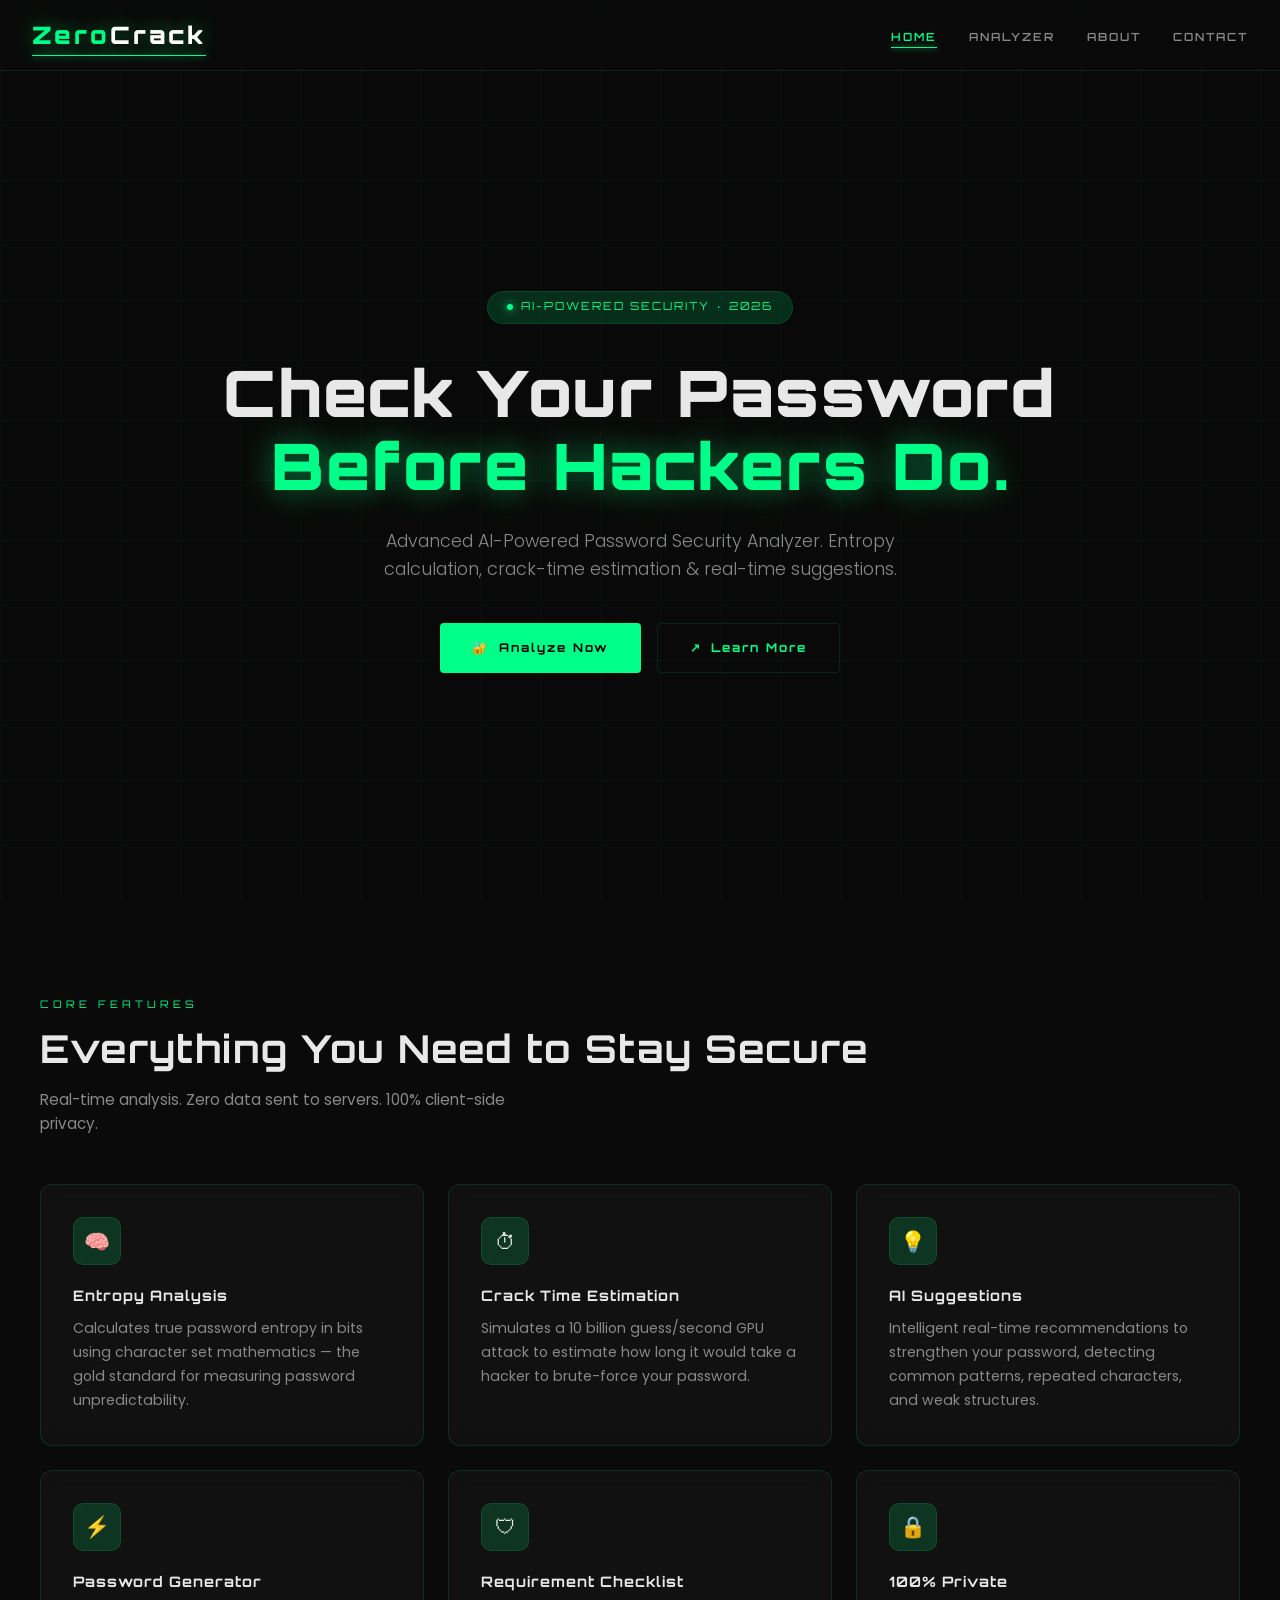
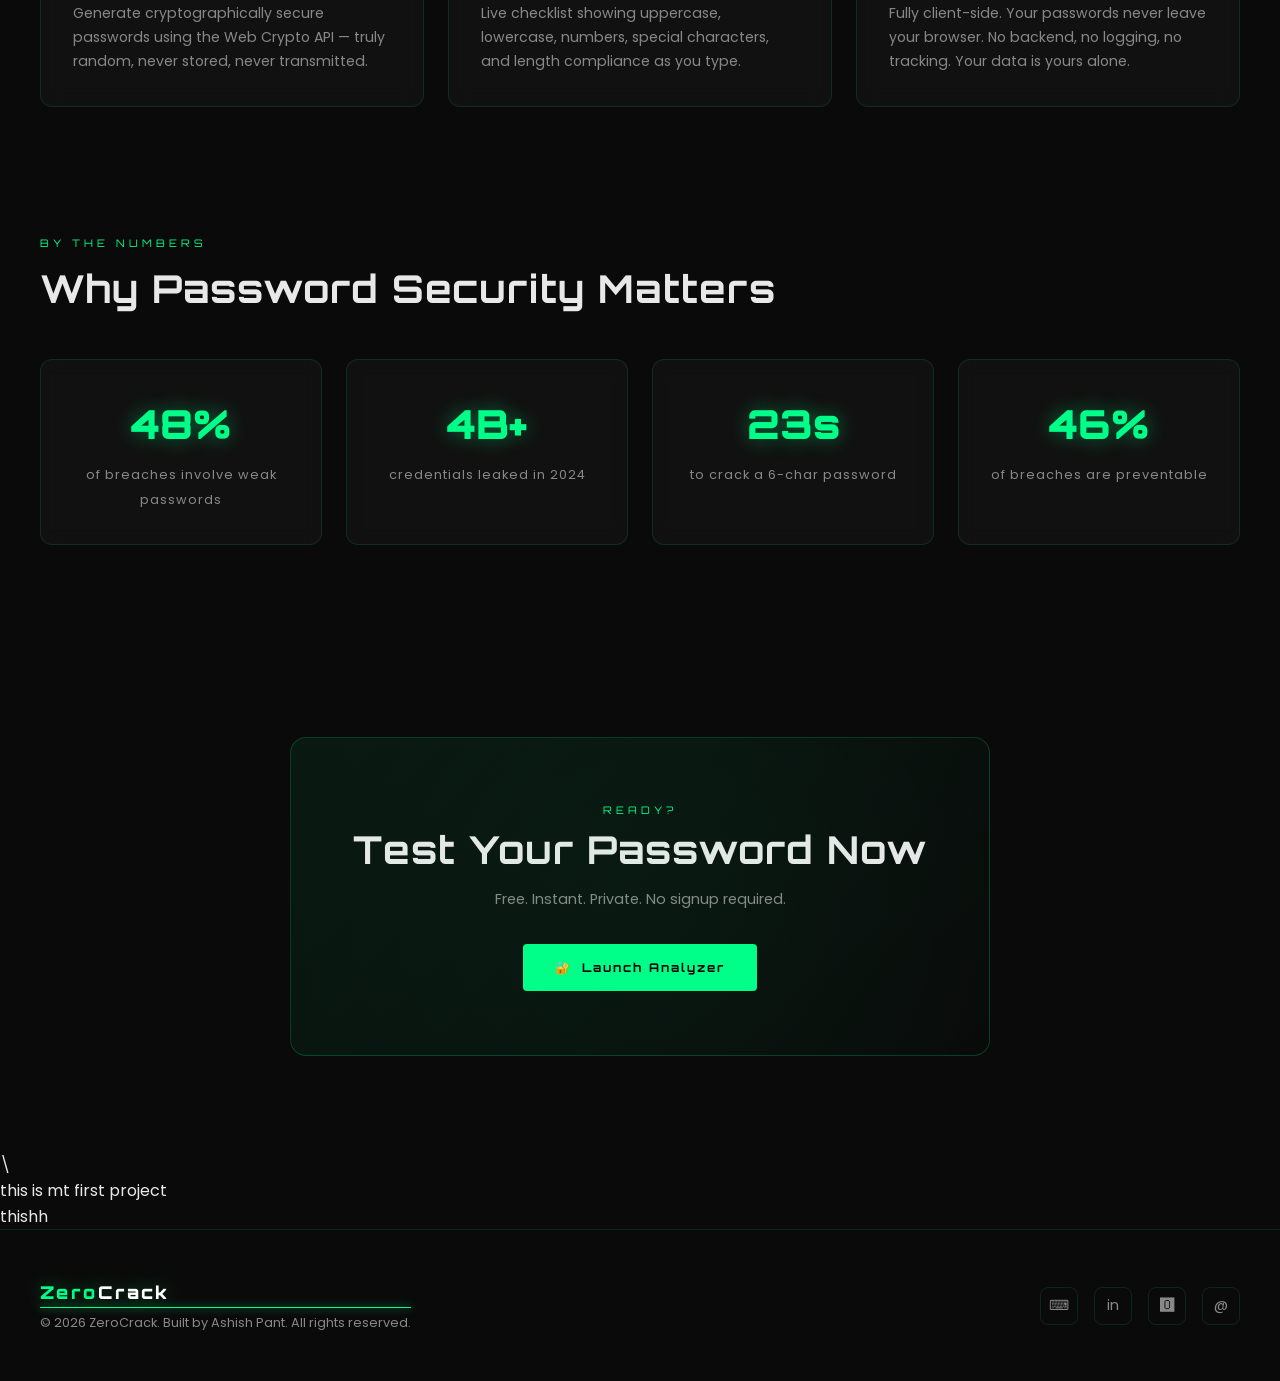
==== index.html @ cca0118d "update" ====
<!DOCTYPE html>
<html lang="en">
<head>
  <meta charset="UTF-8" />
  <meta name="viewport" content="width=device-width, initial-scale=1.0"/>
  <title>CipherX — Advanced Password Security Analyzer</title>
  <meta name="description" content="AI-powered password strength and security analyzer. Check your password before hackers do."/>
  <link rel="stylesheet" href="style.css"/>
  <!-- Fonts loaded via CSS @import -->
</head>
<body>

  <!-- Matrix Background Canvas -->
  <canvas id="matrix-canvas" aria-hidden="true"></canvas>
  <!-- Cyber Grid Overlay -->
  <div class="cyber-grid" aria-hidden="true"></div>

  <!-- ======= NAVBAR ======= -->
  <nav class="navbar" role="navigation" aria-label="Main navigation">
    <a href="index.html" class="logo" aria-label="CipherX Home">Zero<span style="color:#fff">Crack</span></a>
    <ul class="nav-links">
      <li><a href="index.html">Home</a></li>
      <li><a href="analyzer.html">Analyzer</a></li>
      <li><a href="about.html">About</a></li>
      <li><a href="contact.html">Contact</a></li>
    </ul>
    <button class="nav-toggle" aria-label="Toggle navigation" aria-expanded="false">
      <span></span><span></span><span></span>
    </button>
  </nav>

  <!-- ======= MAIN ======= -->
  <main class="page-wrapper">

    <!-- HERO -->
    <section class="hero" aria-label="Hero">
      <span class="hero-badge"><span class="dot"></span>AI-POWERED SECURITY · 2026</span>

      <h1 class="hero-title">
        Check Your Password<br>
        <span class="highlight">Before Hackers Do.</span>
      </h1>

      <p class="hero-subtitle">
        Advanced AI-Powered Password Security Analyzer. Entropy calculation, crack-time estimation & real-time suggestions.
      </p>

      <div class="hero-cta">
        <a href="analyzer.html" class="btn-primary">
          <span>🔐</span> Analyze Now
        </a>
        <a href="about.html" class="btn-secondary">
          <span>↗</span> Learn More
        </a>
      </div>
    </section>

    <!-- FEATURES -->
    <section class="section" aria-labelledby="features-title">
      <div class="container">
        <span class="section-label reveal">Core Features</span>
        <h2 class="section-title reveal" id="features-title">Everything You Need to Stay Secure</h2>
        <p class="section-sub reveal">Real-time analysis. Zero data sent to servers. 100% client-side privacy.</p>

        <div class="features-grid">
          <!-- Card 1 -->
          <div class="glass-card reveal reveal-delay-1">
            <div class="feature-icon">🧠</div>
            <h3 class="feature-title">Entropy Analysis</h3>
            <p class="feature-desc">Calculates true password entropy in bits using character set mathematics — the gold standard for measuring password unpredictability.</p>
          </div>
          <!-- Card 2 -->
          <div class="glass-card reveal reveal-delay-2">
            <div class="feature-icon">⏱</div>
            <h3 class="feature-title">Crack Time Estimation</h3>
            <p class="feature-desc">Simulates a 10 billion guess/second GPU attack to estimate how long it would take a hacker to brute-force your password.</p>
          </div>
          <!-- Card 3 -->
          <div class="glass-card reveal reveal-delay-3">
            <div class="feature-icon">💡</div>
            <h3 class="feature-title">AI Suggestions</h3>
            <p class="feature-desc">Intelligent real-time recommendations to strengthen your password, detecting common patterns, repeated characters, and weak structures.</p>
          </div>
          <!-- Card 4 -->
          <div class="glass-card reveal reveal-delay-1">
            <div class="feature-icon">⚡</div>
            <h3 class="feature-title">Password Generator</h3>
            <p class="feature-desc">Generate cryptographically secure passwords using the Web Crypto API — truly random, never stored, never transmitted.</p>
          </div>
          <!-- Card 5 -->
          <div class="glass-card reveal reveal-delay-2">
            <div class="feature-icon">🛡</div>
            <h3 class="feature-title">Requirement Checklist</h3>
            <p class="feature-desc">Live checklist showing uppercase, lowercase, numbers, special characters, and length compliance as you type.</p>
          </div>
          <!-- Card 6 -->
          <div class="glass-card reveal reveal-delay-3">
            <div class="feature-icon">🔒</div>
            <h3 class="feature-title">100% Private</h3>
            <p class="feature-desc">Fully client-side. Your passwords never leave your browser. No backend, no logging, no tracking. Your data is yours alone.</p>
          </div>
        </div>
      </div>
    </section>

    <!-- STATS -->
    <section class="section" style="padding-top:2rem;" aria-label="Statistics">
      <div class="container">
        <span class="section-label reveal">By The Numbers</span>
        <h2 class="section-title reveal">Why Password Security Matters</h2>
        <div class="stats-grid">
          <div class="glass-card stat-card reveal reveal-delay-1">
            <span class="stat-number" data-count="81" data-suffix="%">0%</span>
            <span class="stat-label">of breaches involve weak passwords</span>
          </div>
          <div class="glass-card stat-card reveal reveal-delay-2">
            <span class="stat-number" data-count="4" data-suffix="B+">0</span>
            <span class="stat-label">credentials leaked in 2024</span>
          </div>
          <div class="glass-card stat-card reveal reveal-delay-3">
            <span class="stat-number" data-count="30" data-suffix="s">0</span>
            <span class="stat-label">to crack a 6-char password</span>
          </div>
          <div class="glass-card stat-card reveal reveal-delay-1">
            <span class="stat-number" data-count="99" data-suffix="%">0%</span>
            <span class="stat-label">of breaches are preventable</span>
          </div>
        </div>
      </div>
    </section>

    <!-- CTA -->
    <section class="cta-section reveal" aria-label="Call to action">
      <div class="cta-box">
        <span class="section-label" style="text-align:center;display:block;margin-bottom:0.5rem;">Ready?</span>
        <h2 class="section-title" style="margin-bottom:1rem;">Test Your Password Now</h2>
        <p style="color:var(--text-muted);margin-bottom:2rem;font-size:0.9rem;">Free. Instant. Private. No signup required.</p>
        <a href="analyzer.html" class="btn-primary">
          <span>🔐</span> Launch Analyzer
        </a>
      </div>
    </section>\
    <div> this is mt first project</div>
<div> thishh</div>    

  </main>

  <!-- FOOTER -->
  <footer role="contentinfo">
    <div class="footer-inner">
      <div>
        <div class="logo" style="font-size:1.1rem;margin-bottom:0.4rem;">Zero<span style="color:#fff">Crack</span></div>
        <p class="footer-copy">© 2026 ZeroCrack. Built by Ashish Pant. All rights reserved.</p>
      </div>
      <div class="social-links" aria-label="Social media links">
        <a href="https://github.com/ashish-pant78" target="_blank" aria-label="GitHub">⌨</a>
       <a href="https://www.linkedin.com/in/ashishpant78" target="_blank" aria-label="LinkedIn">in</a>
        <a href="https://www.instagram.com/pixeltoprogram7" target="_blank" aria-label="Instagram">🅾</a>
        <a href="mailto:ashishpant062@gmail.com" aria-label="Email">@</a>
      </div>
      
    </div>
  </footer>

  <script src="script.js"></script>
</body>
</html>
---- style.css ----
/* =============================================
   CipherX - Cybersecurity SaaS Stylesheet
   Author: Ashish Pant
   ============================================= */

@import url('https://fonts.googleapis.com/css2?family=Orbitron:wght@400;600;700;900&family=Poppins:wght@300;400;500;600&display=swap');

/* ---- CSS Variables ---- */
:root {
  --bg-primary: #0a0a0a;
  --bg-secondary: #111111;
  --bg-card: rgba(255,255,255,0.03);
  --neon-green: #00ff88;
  --neon-green-dim: rgba(0,255,136,0.15);
  --neon-green-glow: rgba(0,255,136,0.4);
  --neon-red: #ff3860;
  --neon-orange: #ff9f43;
  --neon-yellow: #ffd32a;
  --text-primary: #e8e8e8;
  --text-muted: #888;
  --border-glass: rgba(0,255,136,0.12);
  --font-head: 'Orbitron', monospace;
  --font-body: 'Poppins', sans-serif;
  --transition: 0.3s cubic-bezier(0.4,0,0.2,1);
  background-color: var(--neon-green);
  background-image: ;
}

/* ---- Reset & Base ---- */
*, *::before, *::after { box-sizing: border-box; margin: 0; padding: 0; }

html { scroll-behavior: smooth; }

body {
  background: var(--bg-primary);
  color: var(--text-primary);
  font-family: var(--font-body);
  line-height: 1.6;
  overflow-x: hidden;
}

/* ---- Scrollbar ---- */
::-webkit-scrollbar { width: 6px; }
::-webkit-scrollbar-track { background: var(--bg-secondary); }
::-webkit-scrollbar-thumb { background: var(--neon-green); border-radius: 3px; }

/* ---- Matrix Canvas Background ---- */
#matrix-canvas {
  position: fixed;
  top: 0; left: 0;
  width: 100%; height: 100%;
  z-index: 0;
  opacity: 0.04;
  pointer-events: none;
}

/* ---- Cyber Grid Overlay ---- */
.cyber-grid {
  position: fixed;
  inset: 0;
  background-image:
    linear-gradient(rgba(0,255,136,0.03) 1px, transparent 1px),
    linear-gradient(90deg, rgba(0,255,136,0.03) 1px, transparent 1px);
  background-size: 60px 60px;
  z-index: 0;
  pointer-events: none;
}

/* ---- Navbar ---- */
.navbar {
  position: fixed;
  top: 0; width: 100%;
  z-index: 1000;
  padding: 1rem 2rem;
  display: flex;
  align-items: center;
  justify-content: space-between;
  background: rgba(10,10,10,0.7);
  backdrop-filter: blur(20px);
  -webkit-backdrop-filter: blur(20px);
  border-bottom: 1px solid var(--border-glass);
  transition: var(--transition);
}

.navbar.scrolled {
  background: rgba(10,10,10,0.95);
  border-bottom-color: rgba(0,255,136,0.25);
}

.logo {
  font-family: var(--font-head);
  font-size: 1.5rem;
  font-weight: 900;
  color: var(--neon-green);
  text-decoration: none;
  letter-spacing: 3px;
  text-shadow: 0 0 20px var(--neon-green-glow), 0 0 40px rgba(0,255,136,0.2);
  position: relative;
}

.logo::after {
  content: '';
  position: absolute;
  bottom: -2px; left: 0;
  width: 100%; height: 1px;
  background: var(--neon-green);
  box-shadow: 0 0 8px var(--neon-green);
}

.nav-links {
  display: flex;
  gap: 2rem;
  list-style: none;
}

.nav-links a {
  font-family: var(--font-head);
  font-size: 0.7rem;
  font-weight: 600;
  letter-spacing: 2px;
  text-transform: uppercase;
  color: var(--text-muted);
  text-decoration: none;
  position: relative;
  transition: color var(--transition);
  padding: 0.3rem 0;
}

.nav-links a::after {
  content: '';
  position: absolute;
  bottom: 0; left: 0;
  width: 0; height: 1px;
  background: var(--neon-green);
  box-shadow: 0 0 6px var(--neon-green);
  transition: width var(--transition);
}

.nav-links a:hover,
.nav-links a.active {
  color: var(--neon-green);
}

.nav-links a:hover::after,
.nav-links a.active::after { width: 100%; }

.nav-toggle {
  display: none;
  flex-direction: column;
  gap: 5px;
  cursor: pointer;
  padding: 4px;
}

.nav-toggle span {
  display: block;
  width: 24px; height: 2px;
  background: var(--neon-green);
  transition: var(--transition);
  box-shadow: 0 0 4px var(--neon-green);
}

/* ---- Page Wrapper ---- */
.page-wrapper {
  position: relative;
  z-index: 1;
}

/* ---- Hero Section ---- */
.hero {
  min-height: 100vh;
  display: flex;
  flex-direction: column;
  align-items: center;
  justify-content: center;
  text-align: center;
  padding: 8rem 2rem 4rem;
  position: relative;
}

.hero-badge {
  display: inline-flex;
  align-items: center;
  gap: 0.5rem;
  background: var(--neon-green-dim);
  border: 1px solid var(--border-glass);
  border-radius: 50px;
  padding: 0.4rem 1.2rem;
  font-size: 0.7rem;
  font-family: var(--font-head);
  letter-spacing: 2px;
  color: var(--neon-green);
  margin-bottom: 2rem;
  animation: fadeInDown 0.8s ease forwards;
}

.hero-badge .dot {
  width: 6px; height: 6px;
  background: var(--neon-green);
  border-radius: 50%;
  box-shadow: 0 0 8px var(--neon-green);
  animation: pulse 2s infinite;
}

.hero-title {
  font-family: var(--font-head);
  font-size: clamp(2rem, 5vw, 4rem);
  font-weight: 900;
  line-height: 1.15;
  letter-spacing: 2px;
  margin-bottom: 1.5rem;
  animation: fadeInUp 0.9s ease 0.2s both;
}

.hero-title .highlight {
  color: var(--neon-green);
  text-shadow: 0 0 30px var(--neon-green-glow), 0 0 60px rgba(0,255,136,0.15);
  display: inline-block;
}

.hero-subtitle {
  font-size: 1.1rem;
  color: var(--text-muted);
  max-width: 520px;
  margin: 0 auto 2.5rem;
  animation: fadeInUp 0.9s ease 0.35s both;
  font-weight: 300;
}

.hero-cta {
  display: flex;
  gap: 1rem;
  justify-content: center;
  flex-wrap: wrap;
  animation: fadeInUp 0.9s ease 0.5s both;
}

/* ---- Buttons ---- */
.btn-primary {
  display: inline-flex;
  align-items: center;
  gap: 0.6rem;
  background: var(--neon-green);
  color: #000;
  font-family: var(--font-head);
  font-size: 0.75rem;
  font-weight: 700;
  letter-spacing: 2px;
  padding: 0.9rem 2rem;
  border: none;
  border-radius: 4px;
  cursor: pointer;
  text-decoration: none;
  transition: var(--transition);
  position: relative;
  overflow: hidden;
}

.btn-primary::before {
  content: '';
  position: absolute;
  inset: 0;
  background: rgba(255,255,255,0.15);
  transform: translateX(-100%);
  transition: transform 0.4s ease;
}

.btn-primary:hover::before { transform: translateX(0); }

.btn-primary:hover {
  box-shadow: 0 0 30px var(--neon-green-glow), 0 0 60px rgba(0,255,136,0.2);
  transform: translateY(-2px);
}

.btn-secondary {
  display: inline-flex;
  align-items: center;
  gap: 0.6rem;
  background: transparent;
  color: var(--neon-green);
  font-family: var(--font-head);
  font-size: 0.75rem;
  font-weight: 700;
  letter-spacing: 2px;
  padding: 0.9rem 2rem;
  border: 1px solid var(--border-glass);
  border-radius: 4px;
  cursor: pointer;
  text-decoration: none;
  transition: var(--transition);
}

.btn-secondary:hover {
  border-color: var(--neon-green);
  background: var(--neon-green-dim);
  box-shadow: 0 0 20px rgba(0,255,136,0.1);
  transform: translateY(-2px);
}

/* ---- Section Base ---- */
.section {
  padding: 6rem 2rem;
  position: relative;
  z-index: 1;
}

.section-label {
  font-family: var(--font-head);
  font-size: 0.65rem;
  letter-spacing: 4px;
  color: var(--neon-green);
  text-transform: uppercase;
  margin-bottom: 0.8rem;
  display: block;
}

.section-title {
  font-family: var(--font-head);
  font-size: clamp(1.6rem, 3vw, 2.5rem);
  font-weight: 700;
  letter-spacing: 1px;
  margin-bottom: 1rem;
  line-height: 1.2;
}

.section-sub {
  color: var(--text-muted);
  max-width: 500px;
  font-size: 0.95rem;
}

.container {
  max-width: 1200px;
  margin: 0 auto;
}

/* ---- Glass Cards ---- */
.glass-card {
  background: var(--bg-card);
  border: 1px solid var(--border-glass);
  border-radius: 12px;
  backdrop-filter: blur(10px);
  -webkit-backdrop-filter: blur(10px);
  padding: 2rem;
  transition: var(--transition);
  position: relative;
  overflow: hidden;
}

.glass-card::before {
  content: '';
  position: absolute;
  top: 0; left: 0; right: 0;
  height: 1px;
  background: linear-gradient(90deg, transparent, var(--neon-green), transparent);
  opacity: 0;
  transition: opacity var(--transition);
}

.glass-card:hover {
  border-color: rgba(0,255,136,0.3);
  transform: translateY(-4px);
  box-shadow: 0 20px 60px rgba(0,255,136,0.06), 0 0 0 1px rgba(0,255,136,0.1);
}

.glass-card:hover::before { opacity: 1; }

/* ---- Features Grid ---- */
.features-grid {
  display: grid;
  grid-template-columns: repeat(auto-fit, minmax(300px, 1fr));
  gap: 1.5rem;
  margin-top: 3rem;
}

.feature-icon {
  width: 48px; height: 48px;
  background: var(--neon-green-dim);
  border: 1px solid var(--border-glass);
  border-radius: 10px;
  display: flex;
  align-items: center;
  justify-content: center;
  font-size: 1.3rem;
  margin-bottom: 1.2rem;
  transition: var(--transition);
}

.glass-card:hover .feature-icon {
  background: rgba(0,255,136,0.2);
  border-color: rgba(0,255,136,0.4);
  box-shadow: 0 0 20px rgba(0,255,136,0.15);
}

.feature-title {
  font-family: var(--font-head);
  font-size: 0.9rem;
  font-weight: 700;
  letter-spacing: 1px;
  margin-bottom: 0.6rem;
  color: var(--text-primary);
}

.feature-desc {
  font-size: 0.88rem;
  color: var(--text-muted);
  line-height: 1.7;
}

/* ---- Stats Section ---- */
.stats-grid {
  display: grid;
  grid-template-columns: repeat(auto-fit, minmax(180px, 1fr));
  gap: 1.5rem;
  margin-top: 3rem;
}

.stat-card {
  text-align: center;
  padding: 2rem 1rem;
}

.stat-number {
  font-family: var(--font-head);
  font-size: 2.5rem;
  font-weight: 900;
  color: var(--neon-green);
  text-shadow: 0 0 20px var(--neon-green-glow);
  display: block;
  margin-bottom: 0.3rem;
}

.stat-label {
  font-size: 0.8rem;
  color: var(--text-muted);
  letter-spacing: 1px;
}

/* ---- CTA Section ---- */
.cta-section {
  text-align: center;
  padding: 6rem 2rem;
}

.cta-box {
  max-width: 700px;
  margin: 0 auto;
  padding: 4rem 3rem;
  background: linear-gradient(135deg, rgba(0,255,136,0.06) 0%, rgba(0,0,0,0) 100%);
  border: 1px solid rgba(0,255,136,0.2);
  border-radius: 16px;
  position: relative;
  overflow: hidden;
}

.cta-box::before {
  content: '';
  position: absolute;
  top: -50%; left: -50%;
  width: 200%; height: 200%;
  background: radial-gradient(circle, rgba(0,255,136,0.04) 0%, transparent 60%);
  pointer-events: none;
}

/* ---- Footer ---- */
footer {
  border-top: 1px solid var(--border-glass);
  padding: 3rem 2rem;
  position: relative;
  z-index: 1;
}

.footer-inner {
  max-width: 1200px;
  margin: 0 auto;
  display: flex;
  align-items: center;
  justify-content: space-between;
  flex-wrap: wrap;
  gap: 2rem;
}

.footer-copy {
  font-size: 0.8rem;
  color: var(--text-muted);
}

.social-links {
  display: flex;
  gap: 1rem;
}

.social-links a {
  width: 38px; height: 38px;
  border: 1px solid var(--border-glass);
  border-radius: 8px;
  display: flex;
  align-items: center;
  justify-content: center;
  color: var(--text-muted);
  text-decoration: none;
  font-size: 0.9rem;
  transition: var(--transition);
}

.social-links a:hover {
  border-color: var(--neon-green);
  color: var(--neon-green);
  box-shadow: 0 0 12px rgba(0,255,136,0.2);
}

/* ============================================
   ANALYZER PAGE
   ============================================ */
.analyzer-hero {
  padding: 10rem 2rem 4rem;
  text-align: center;
}

.analyzer-container {
  max-width: 760px;
  margin: 0 auto;
  padding: 0 2rem 6rem;
}

/* Password Input */
.input-wrapper {
  position: relative;
  margin-bottom: 1.5rem;
}

.input-label {
  display: block;
  font-family: var(--font-head);
  font-size: 0.65rem;
  letter-spacing: 3px;
  color: var(--neon-green);
  margin-bottom: 0.6rem;
  text-transform: uppercase;
}

.password-input {
  width: 100%;
  background: rgba(255,255,255,0.04);
  border: 1px solid var(--border-glass);
  border-radius: 8px;
  padding: 1rem 3.5rem 1rem 1.2rem;
  color: var(--text-primary);
  font-family: 'Courier New', monospace;
  font-size: 1.1rem;
  letter-spacing: 3px;
  transition: var(--transition);
  outline: none;
}

.password-input:focus {
  border-color: rgba(0,255,136,0.5);
  background: rgba(0,255,136,0.03);
  box-shadow: 0 0 0 3px rgba(0,255,136,0.08), 0 0 20px rgba(0,255,136,0.05);
}

.toggle-btn {
  position: absolute;
  right: 1rem;
  top: 50%;
  transform: translateY(-50%);
  background: none;
  border: none;
  color: var(--text-muted);
  cursor: pointer;
  font-size: 1.1rem;
  transition: color var(--transition);
  padding: 0.3rem;
}

.toggle-btn:hover { color: var(--neon-green); }

/* Strength Meter */
.strength-meter-wrap {
  margin-bottom: 1.5rem;
}

.strength-label-row {
  display: flex;
  justify-content: space-between;
  align-items: center;
  margin-bottom: 0.5rem;
}

.strength-text {
  font-family: var(--font-head);
  font-size: 0.7rem;
  letter-spacing: 2px;
  font-weight: 700;
  transition: color var(--transition);
}

.strength-percent {
  font-size: 0.75rem;
  color: var(--text-muted);
  font-family: var(--font-head);
}

.strength-bar-bg {
  height: 6px;
  background: rgba(255,255,255,0.05);
  border-radius: 3px;
  overflow: hidden;
}

.strength-bar {
  height: 100%;
  width: 0%;
  border-radius: 3px;
  transition: width 0.6s cubic-bezier(0.4,0,0.2,1), background 0.4s ease;
}

.strength-bar.weak     { background: linear-gradient(90deg, #ff3860, #ff6b6b); box-shadow: 0 0 10px rgba(255,56,96,0.5); }
.strength-bar.medium   { background: linear-gradient(90deg, #ff9f43, #ffcc80); box-shadow: 0 0 10px rgba(255,159,67,0.5); }
.strength-bar.strong   { background: linear-gradient(90deg, #ffd32a, #ffe082); box-shadow: 0 0 10px rgba(255,211,42,0.5); }
.strength-bar.vstrong  { background: linear-gradient(90deg, #00ff88, #69ffb4); box-shadow: 0 0 10px rgba(0,255,136,0.5); }

/* Checklist */
.checklist {
  display: grid;
  grid-template-columns: 1fr 1fr;
  gap: 0.7rem;
  margin-bottom: 1.5rem;
  padding: 1.5rem;
  background: rgba(255,255,255,0.02);
  border: 1px solid var(--border-glass);
  border-radius: 8px;
}

.check-item {
  display: flex;
  align-items: center;
  gap: 0.6rem;
  font-size: 0.82rem;
  color: var(--text-muted);
  transition: color var(--transition);
}

.check-item .icon {
  font-size: 0.9rem;
  transition: var(--transition);
  flex-shrink: 0;
}

.check-item.pass { color: var(--neon-green); }
.check-item.pass .icon { filter: drop-shadow(0 0 4px var(--neon-green)); }

/* Stats Row */
.stats-row {
  display: grid;
  grid-template-columns: 1fr 1fr;
  gap: 1rem;
  margin-bottom: 1.5rem;
}

.stat-box {
  background: rgba(255,255,255,0.02);
  border: 1px solid var(--border-glass);
  border-radius: 8px;
  padding: 1.2rem;
  text-align: center;
  transition: var(--transition);
}

.stat-box:hover {
  border-color: rgba(0,255,136,0.25);
}

.stat-box .val {
  font-family: var(--font-head);
  font-size: 1.3rem;
  font-weight: 700;
  color: var(--neon-green);
  display: block;
  text-shadow: 0 0 10px rgba(0,255,136,0.4);
}

.stat-box .lbl {
  font-size: 0.7rem;
  color: var(--text-muted);
  letter-spacing: 1px;
  margin-top: 0.2rem;
}

/* Suggestions */
.suggestions-box {
  background: rgba(0,255,136,0.03);
  border: 1px solid rgba(0,255,136,0.12);
  border-radius: 8px;
  padding: 1.5rem;
  margin-bottom: 1.5rem;
}

.suggestions-title {
  font-family: var(--font-head);
  font-size: 0.7rem;
  letter-spacing: 2px;
  color: var(--neon-green);
  margin-bottom: 1rem;
  display: flex;
  align-items: center;
  gap: 0.5rem;
}

.suggestion-item {
  display: flex;
  align-items: flex-start;
  gap: 0.6rem;
  font-size: 0.83rem;
  color: var(--text-muted);
  margin-bottom: 0.5rem;
  line-height: 1.5;
}

.suggestion-item::before {
  content: '▶';
  color: var(--neon-green);
  font-size: 0.6rem;
  margin-top: 0.2rem;
  flex-shrink: 0;
}

/* Action Buttons */
.action-row {
  display: flex;
  gap: 1rem;
  margin-bottom: 2rem;
  flex-wrap: wrap;
}

.action-row .btn-primary,
.action-row .btn-secondary {
  flex: 1;
  justify-content: center;
  min-width: 140px;
  font-size: 0.68rem;
}

/* Security Tips */
.tips-section {
  margin-top: 3rem;
  border-top: 1px solid var(--border-glass);
  padding-top: 2rem;
}

.tips-grid {
  display: grid;
  grid-template-columns: 1fr 1fr;
  gap: 1rem;
  margin-top: 1.5rem;
}

.tip-card {
  background: rgba(255,255,255,0.02);
  border: 1px solid var(--border-glass);
  border-radius: 8px;
  padding: 1.2rem;
  font-size: 0.83rem;
  color: var(--text-muted);
  line-height: 1.6;
  transition: var(--transition);
}

.tip-card:hover {
  border-color: rgba(0,255,136,0.2);
  color: var(--text-primary);
}

.tip-card strong {
  display: block;
  color: var(--neon-green);
  font-family: var(--font-head);
  font-size: 0.7rem;
  letter-spacing: 1px;
  margin-bottom: 0.4rem;
}

/* Loader */
.loader {
  display: none;
  align-items: center;
  justify-content: center;
  gap: 0.4rem;
  padding: 1rem;
}

.loader.active { display: flex; }

.loader-dot {
  width: 8px; height: 8px;
  background: var(--neon-green);
  border-radius: 50%;
  animation: loaderBounce 1.2s infinite ease-in-out;
  box-shadow: 0 0 6px var(--neon-green);
}

.loader-dot:nth-child(2) { animation-delay: 0.2s; }
.loader-dot:nth-child(3) { animation-delay: 0.4s; }

/* Results reveal */
.results-panel {
  opacity: 0;
  transform: translateY(20px);
  transition: opacity 0.5s ease, transform 0.5s ease;
}

.results-panel.visible {
  opacity: 1;
  transform: translateY(0);
}

/* ============================================
   ABOUT PAGE
   ============================================ */
.about-hero {
  padding: 10rem 2rem 4rem;
  text-align: center;
}

.about-container {
  max-width: 900px;
  margin: 0 auto;
  padding: 0 2rem 6rem;
}

.about-grid {
  display: grid;
  grid-template-columns: 1fr 1fr;
  gap: 1.5rem;
  margin-top: 2rem;
}

.about-text { font-size: 0.9rem; color: var(--text-muted); line-height: 1.8; }
.about-text + .about-text { margin-top: 1rem; }

.profile-card {
  background: linear-gradient(135deg, rgba(0,255,136,0.06) 0%, rgba(0,0,0,0) 100%);
  border: 1px solid rgba(0,255,136,0.2);
  border-radius: 12px;
  padding: 2.5rem 2rem;
  text-align: center;
}

.profile-avatar {
  width: 90px; height: 90px;
  background: linear-gradient(135deg, var(--neon-green-dim), rgba(0,255,136,0.08));
  border: 2px solid rgba(0,255,136,0.3);
  border-radius: 50%;
  display: flex;
  align-items: center;
  justify-content: center;
  font-size: 2.5rem;
  margin: 0 auto 1.2rem;
  box-shadow: 0 0 30px rgba(0,255,136,0.15);
}

.profile-name {
  font-family: var(--font-head);
  font-size: 1.1rem;
  color: var(--text-primary);
  margin-bottom: 0.3rem;
  letter-spacing: 1px;
}

.profile-role {
  font-size: 0.78rem;
  color: var(--neon-green);
  font-family: var(--font-head);
  letter-spacing: 2px;
  margin-bottom: 1.2rem;
}

.skills-list {
  display: flex;
  flex-wrap: wrap;
  gap: 0.5rem;
  justify-content: center;
}

.skill-badge {
  background: var(--neon-green-dim);
  border: 1px solid var(--border-glass);
  border-radius: 4px;
  padding: 0.3rem 0.8rem;
  font-size: 0.7rem;
  font-family: var(--font-head);
  letter-spacing: 1px;
  color: var(--neon-green);
}

.risk-grid {
  display: grid;
  grid-template-columns: repeat(auto-fit, minmax(200px, 1fr));
  gap: 1rem;
  margin-top: 1.5rem;
}

.risk-card {
  padding: 1.5rem;
  text-align: center;
}

.risk-number {
  font-family: var(--font-head);
  font-size: 1.8rem;
  font-weight: 900;
  color: var(--neon-red);
  text-shadow: 0 0 15px rgba(255,56,96,0.5);
  display: block;
  margin-bottom: 0.4rem;
}

.risk-label {
  font-size: 0.78rem;
  color: var(--text-muted);
}

/* ============================================
   CONTACT PAGE
   ============================================ */
.contact-hero {
  padding: 10rem 2rem 4rem;
  text-align: center;
}

.contact-container {
  max-width: 700px;
  margin: 0 auto;
  padding: 0 2rem 6rem;
}

.form-group {
  margin-bottom: 1.5rem;
}

.form-label {
  display: block;
  font-family: var(--font-head);
  font-size: 0.65rem;
  letter-spacing: 3px;
  color: var(--neon-green);
  margin-bottom: 0.5rem;
  text-transform: uppercase;
}

.form-input,
.form-textarea {
  width: 100%;
  background: rgba(255,255,255,0.03);
  border: 1px solid var(--border-glass);
  border-radius: 8px;
  padding: 0.9rem 1.2rem;
  color: var(--text-primary);
  font-family: var(--font-body);
  font-size: 0.9rem;
  transition: var(--transition);
  outline: none;
  resize: none;
}

.form-input:focus,
.form-textarea:focus {
  border-color: rgba(0,255,136,0.4);
  background: rgba(0,255,136,0.02);
  box-shadow: 0 0 0 3px rgba(0,255,136,0.07);
}

.form-input.error,
.form-textarea.error {
  border-color: rgba(255,56,96,0.5);
  box-shadow: 0 0 0 3px rgba(255,56,96,0.07);
}

.form-textarea { min-height: 140px; }

.error-msg {
  font-size: 0.75rem;
  color: var(--neon-red);
  margin-top: 0.3rem;
  display: none;
}

.error-msg.show { display: block; }

/* Submit button */
.btn-submit {
  width: 100%;
  justify-content: center;
  font-size: 0.75rem;
  padding: 1rem;
}

/* Success popup */
.popup-overlay {
  position: fixed;
  inset: 0;
  background: rgba(0,0,0,0.8);
  backdrop-filter: blur(4px);
  z-index: 2000;
  display: flex;
  align-items: center;
  justify-content: center;
  opacity: 0;
  pointer-events: none;
  transition: opacity 0.3s ease;
}

.popup-overlay.active {
  opacity: 1;
  pointer-events: all;
}

.popup-box {
  background: var(--bg-secondary);
  border: 1px solid rgba(0,255,136,0.3);
  border-radius: 12px;
  padding: 3rem 2.5rem;
  text-align: center;
  max-width: 400px;
  width: 90%;
  transform: scale(0.9);
  transition: transform 0.3s ease;
  box-shadow: 0 0 60px rgba(0,255,136,0.1);
}

.popup-overlay.active .popup-box { transform: scale(1); }

.popup-icon {
  font-size: 3rem;
  display: block;
  margin-bottom: 1rem;
  filter: drop-shadow(0 0 15px var(--neon-green));
}

.popup-title {
  font-family: var(--font-head);
  font-size: 1.1rem;
  color: var(--neon-green);
  margin-bottom: 0.7rem;
  letter-spacing: 2px;
}

.popup-text {
  font-size: 0.87rem;
  color: var(--text-muted);
  margin-bottom: 1.5rem;
}

/* ============================================
   ANIMATIONS
   ============================================ */
@keyframes fadeInDown {
  from { opacity: 0; transform: translateY(-20px); }
  to   { opacity: 1; transform: translateY(0); }
}

@keyframes fadeInUp {
  from { opacity: 0; transform: translateY(30px); }
  to   { opacity: 1; transform: translateY(0); }
}

@keyframes pulse {
  0%, 100% { box-shadow: 0 0 4px var(--neon-green); }
  50%       { box-shadow: 0 0 12px var(--neon-green), 0 0 20px var(--neon-green); }
}

@keyframes loaderBounce {
  0%, 80%, 100% { transform: scale(0.6); opacity: 0.5; }
  40%           { transform: scale(1); opacity: 1; }
}

@keyframes scanline {
  0%   { transform: translateY(-100%); }
  100% { transform: translateY(100vh); }
}

@keyframes glitch {
  0%, 100% { text-shadow: 0 0 20px var(--neon-green-glow); }
  25% { text-shadow: -2px 0 #ff003c, 2px 0 var(--neon-green); }
  75% { text-shadow: 2px 0 #ff003c, -2px 0 var(--neon-green); }
}

/* Scroll reveal */
.reveal {
  opacity: 0;
  transform: translateY(30px);
  transition: opacity 0.7s ease, transform 0.7s ease;
}

.reveal.revealed {
  opacity: 1;
  transform: translateY(0);
}

.reveal-delay-1 { transition-delay: 0.1s; }
.reveal-delay-2 { transition-delay: 0.2s; }
.reveal-delay-3 { transition-delay: 0.3s; }

/* ============================================
   RESPONSIVE
   ============================================ */
@media (max-width: 768px) {
  .nav-links {
    display: none;
    flex-direction: column;
    position: absolute;
    top: 100%; left: 0; right: 0;
    background: rgba(10,10,10,0.97);
    border-bottom: 1px solid var(--border-glass);
    padding: 1.5rem 2rem;
    gap: 1.2rem;
  }

  .nav-links.open { display: flex; }
  .nav-toggle { display: flex; }

  .hero-title { font-size: clamp(1.6rem, 8vw, 2.5rem); }
  .checklist { grid-template-columns: 1fr; }
  .stats-row { grid-template-columns: 1fr 1fr; }
  .tips-grid { grid-template-columns: 1fr; }
  .about-grid { grid-template-columns: 1fr; }
  .features-grid { grid-template-columns: 1fr; }
}

@media (max-width: 480px) {
  .stats-row { grid-template-columns: 1fr; }
  .action-row { flex-direction: column; }
  .cta-box { padding: 2.5rem 1.5rem; }
}
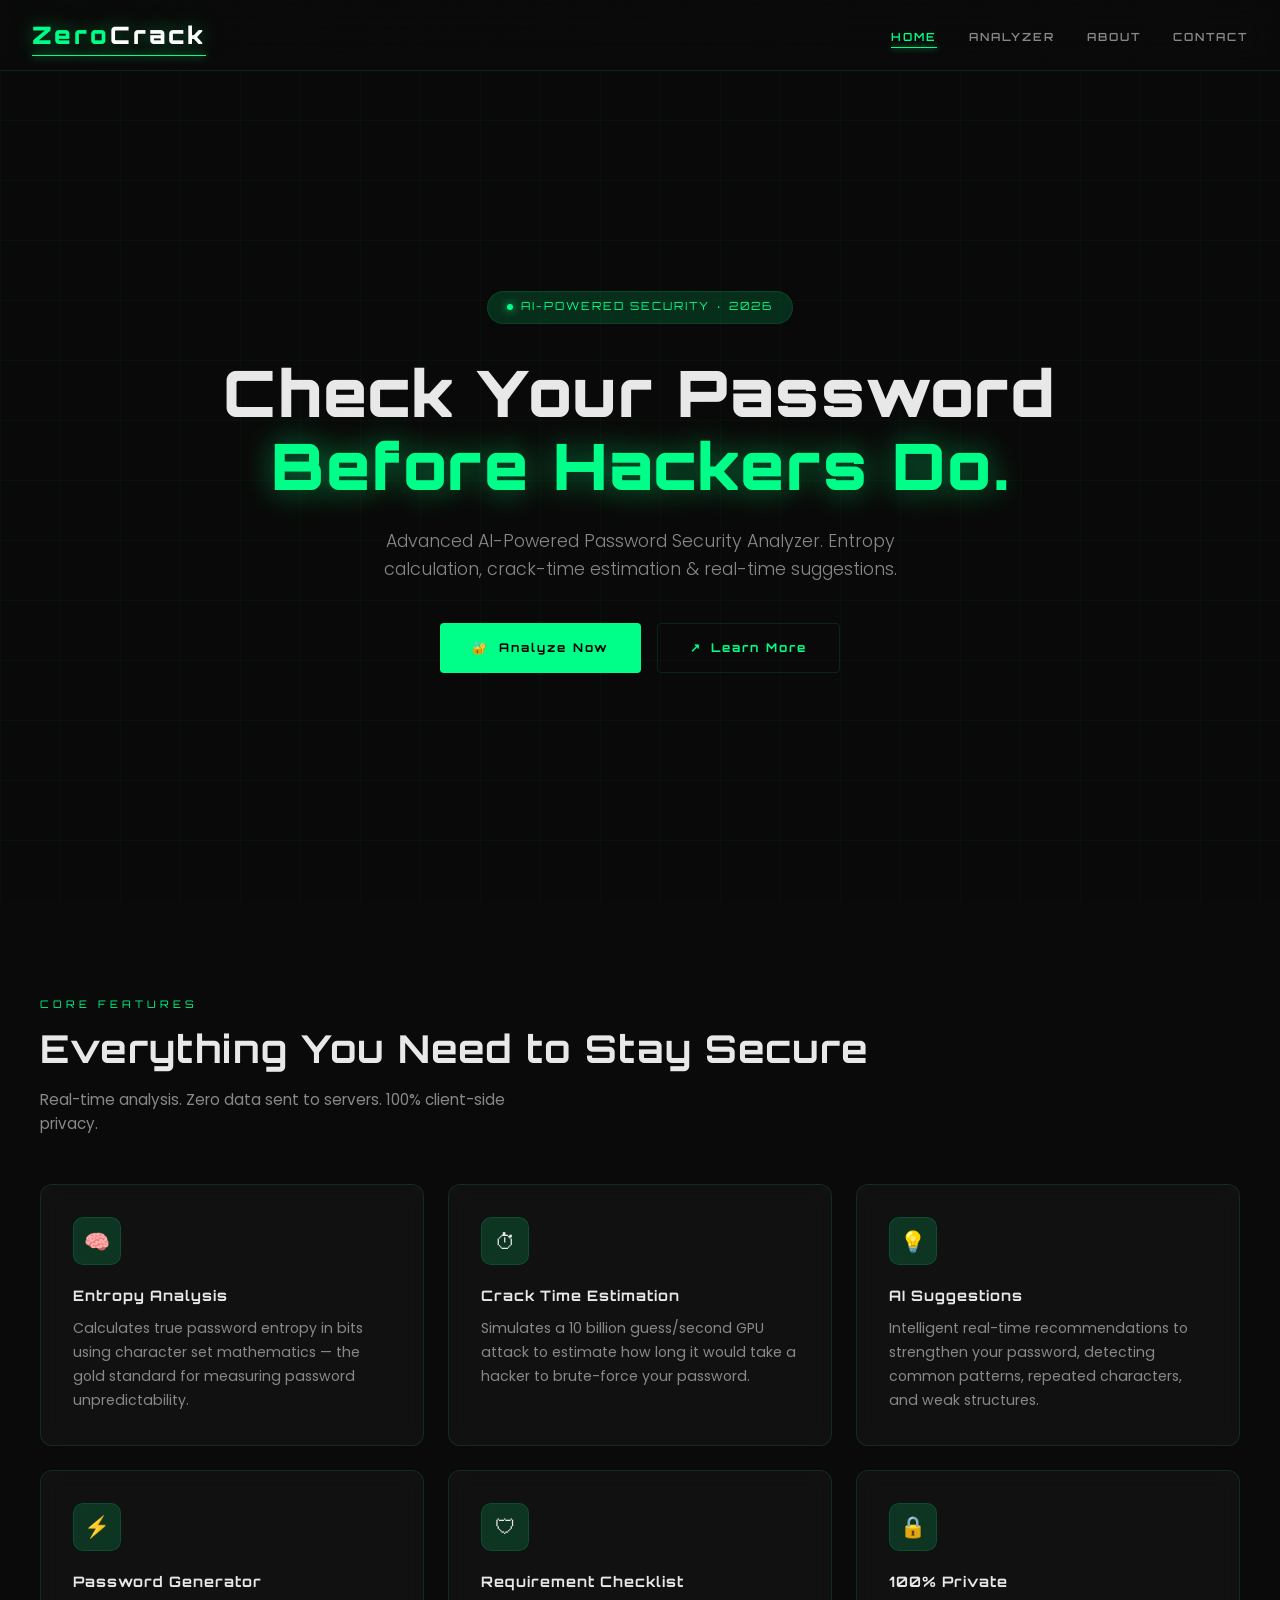
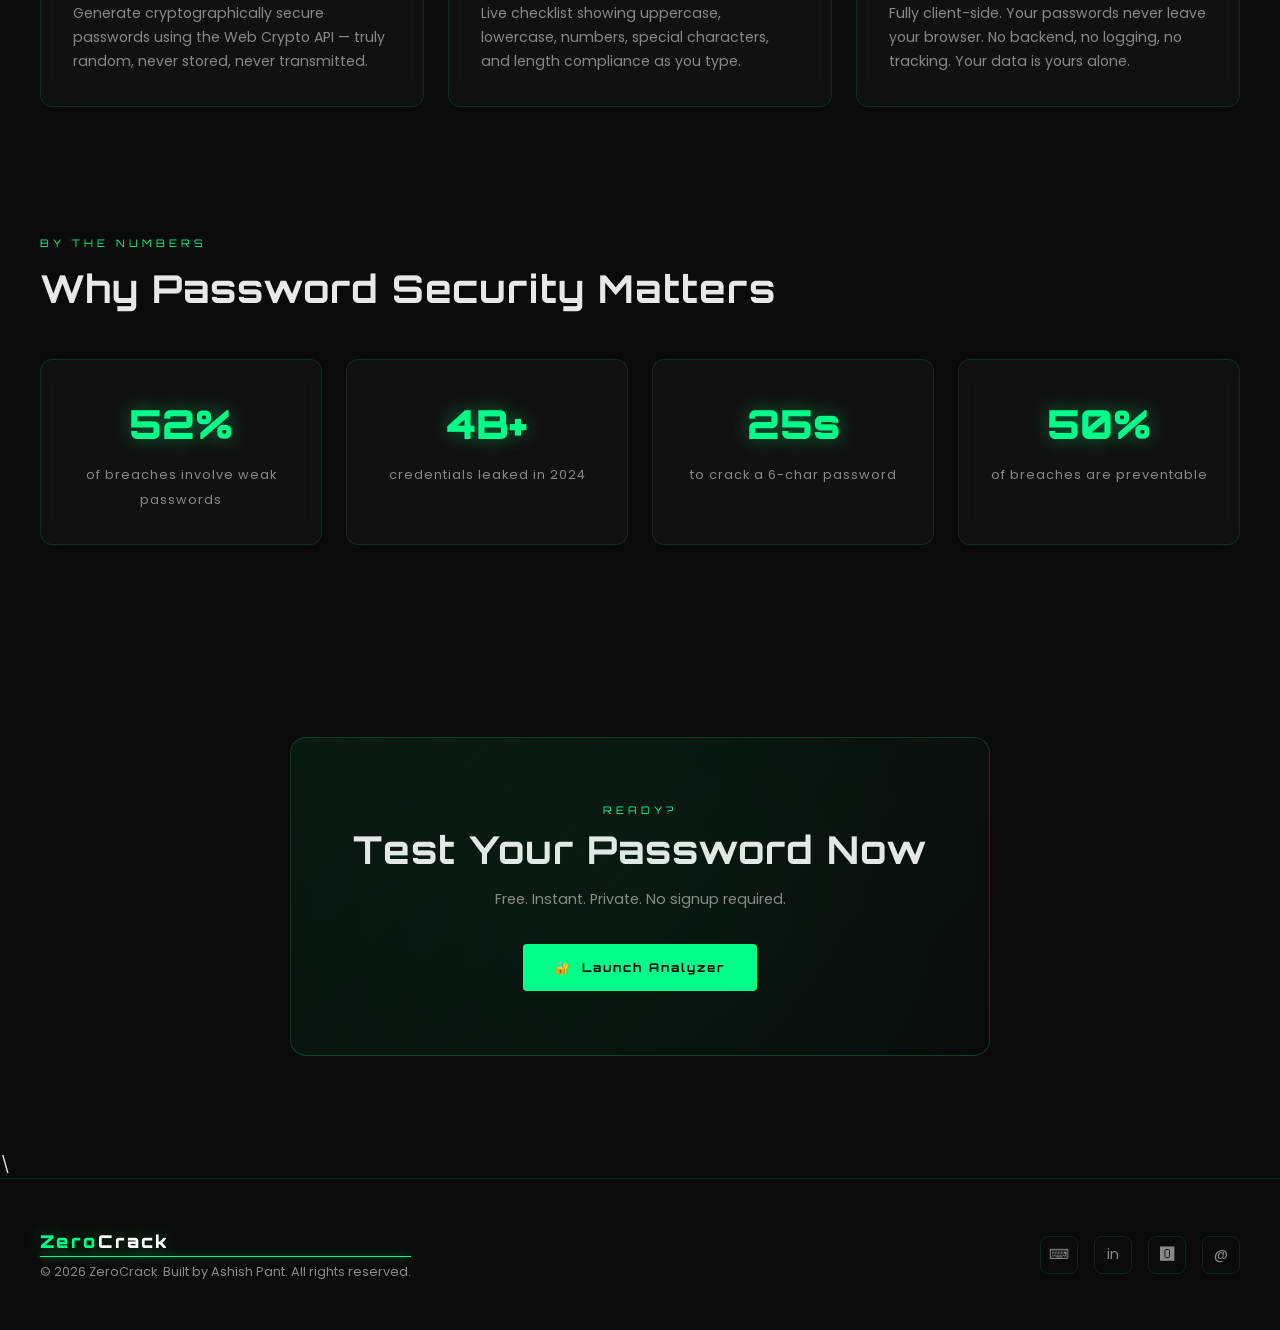
==== commit efe54c49: "Remove incorrect text from index.html" ====
--- a/index.html
+++ b/index.html
@@ -140,8 +140,7 @@
         </a>
       </div>
     </section>\
-    <div> this is mt first project</div>
-<div> thishh</div>    
+     
 
   </main>
 
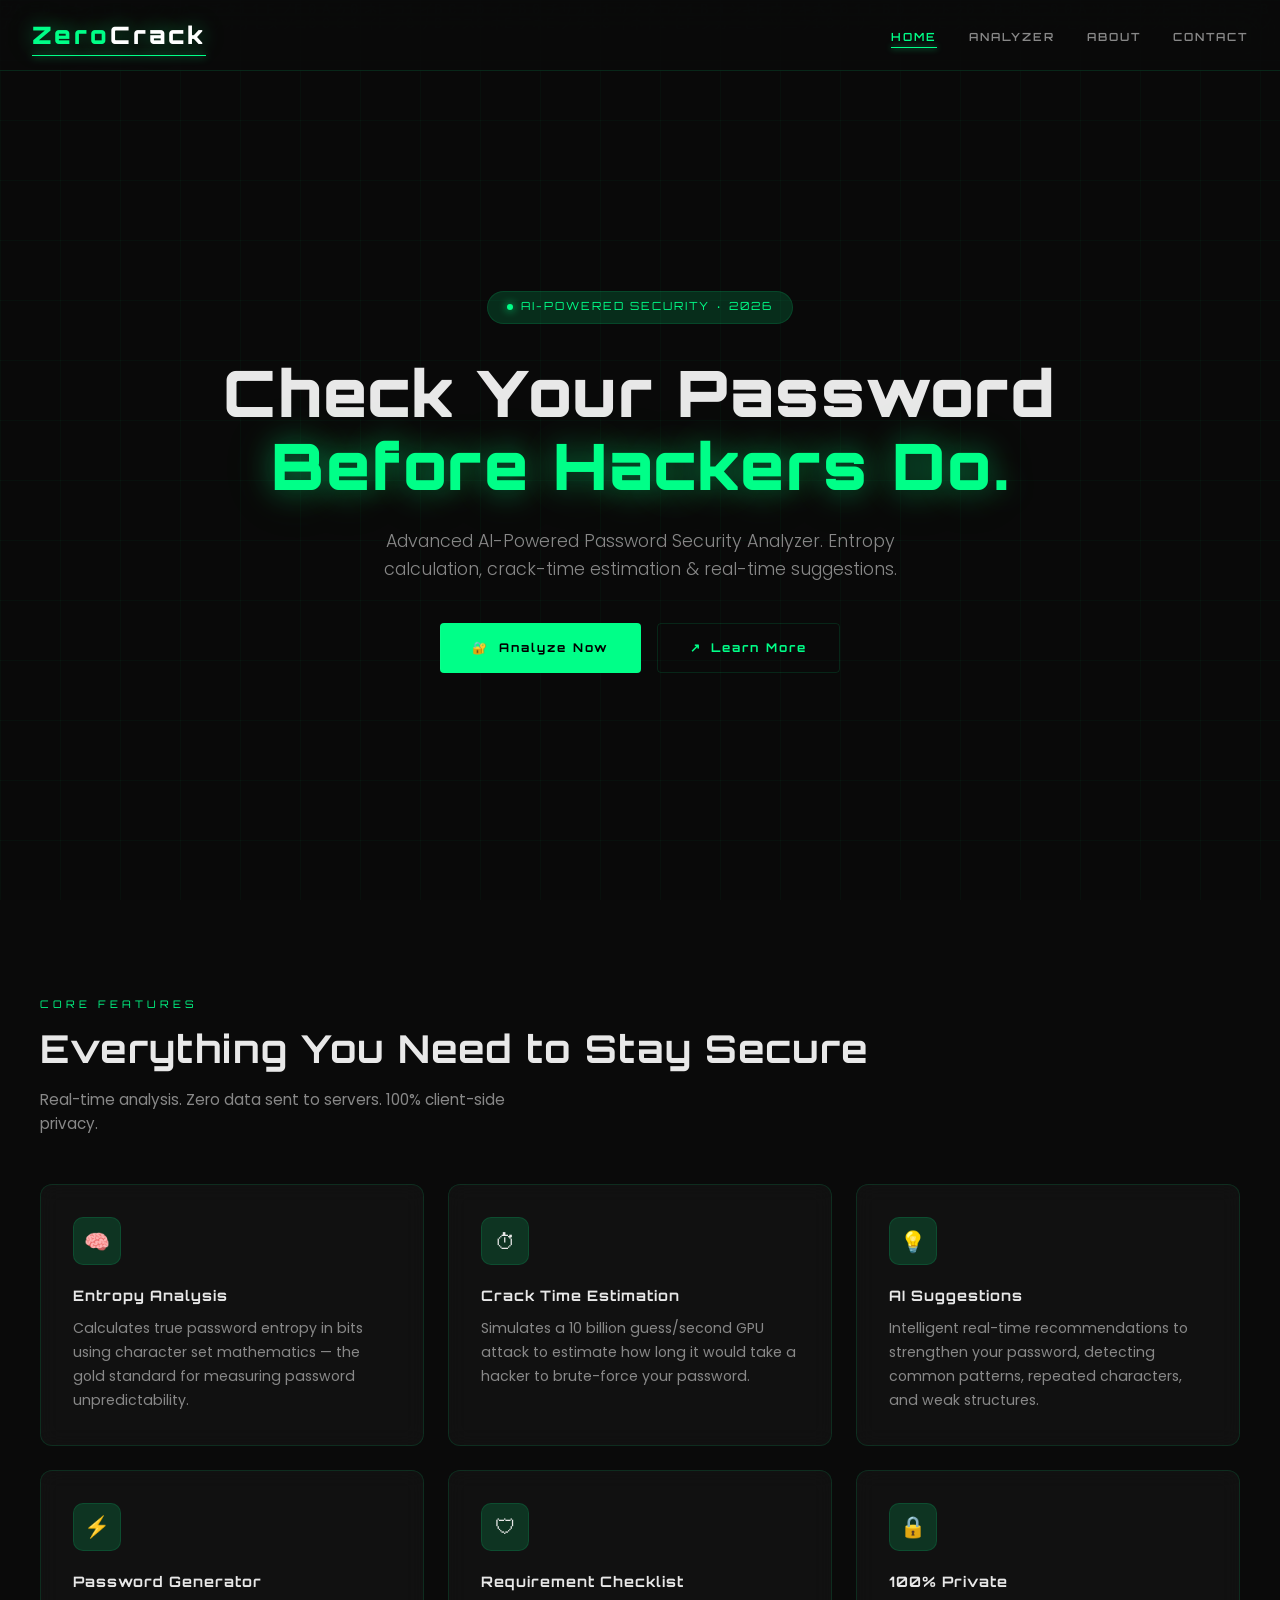
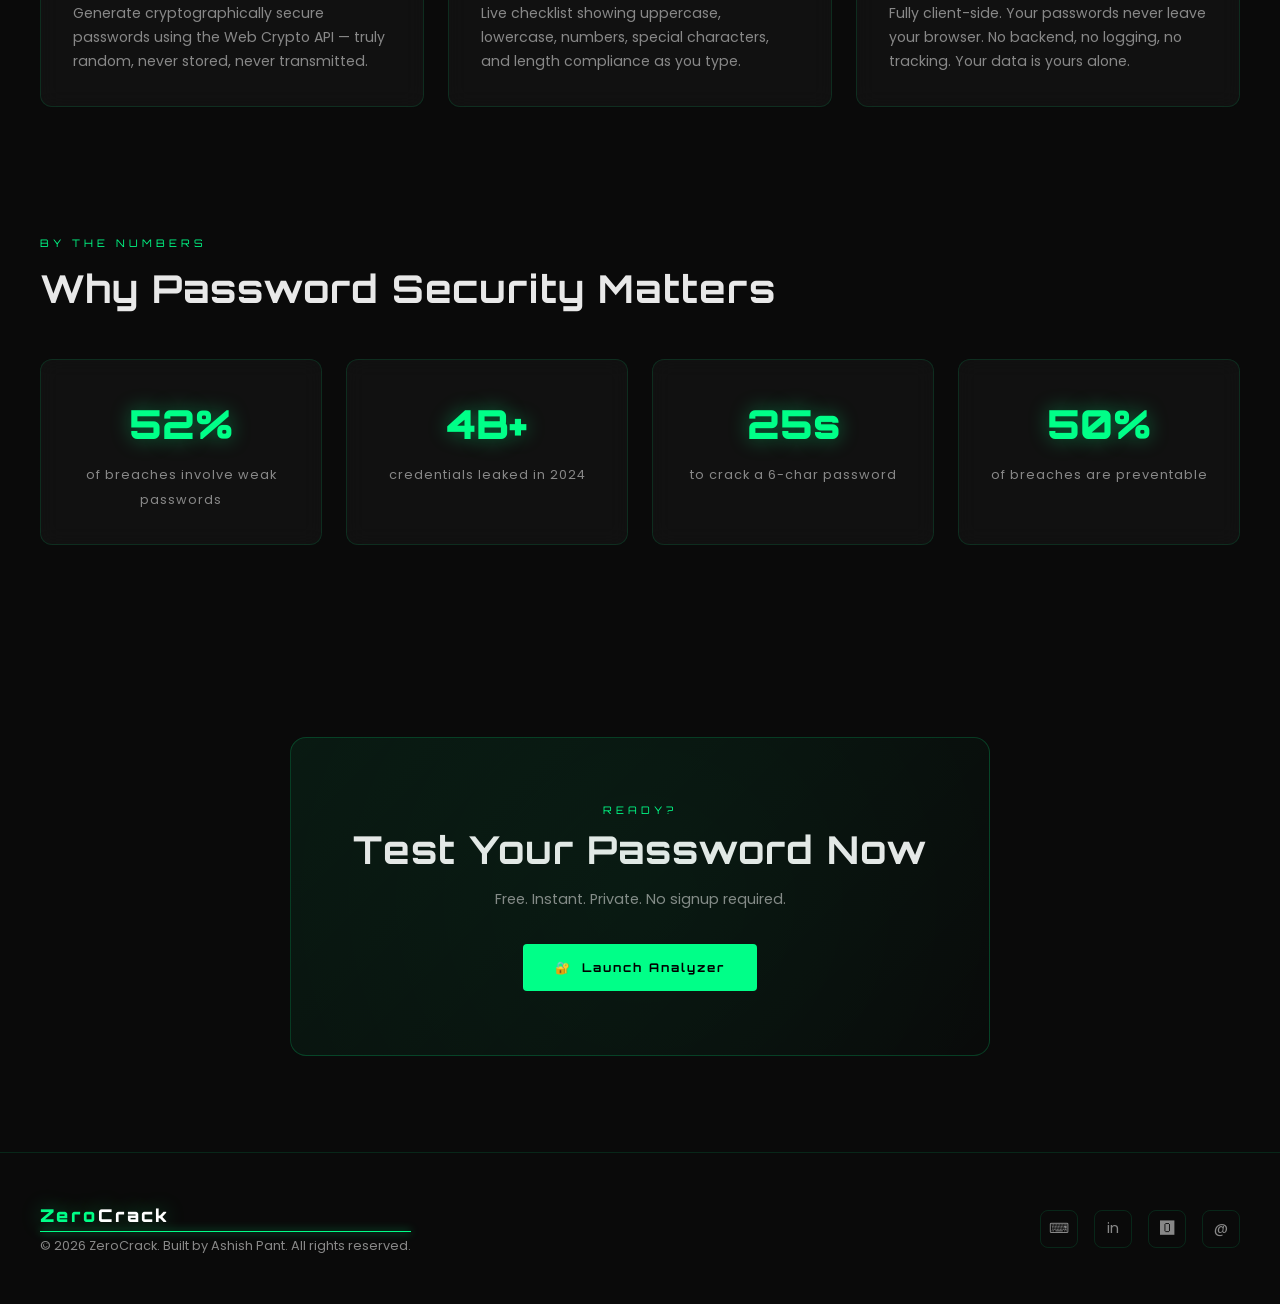
==== commit 1f4deb1b: "Remove unnecessary whitespace in index.html" ====
--- a/index.html
+++ b/index.html
@@ -139,8 +139,8 @@
           <span>🔐</span> Launch Analyzer
         </a>
       </div>
-    </section>\
-     
+    </section>
+   
 
   </main>
 
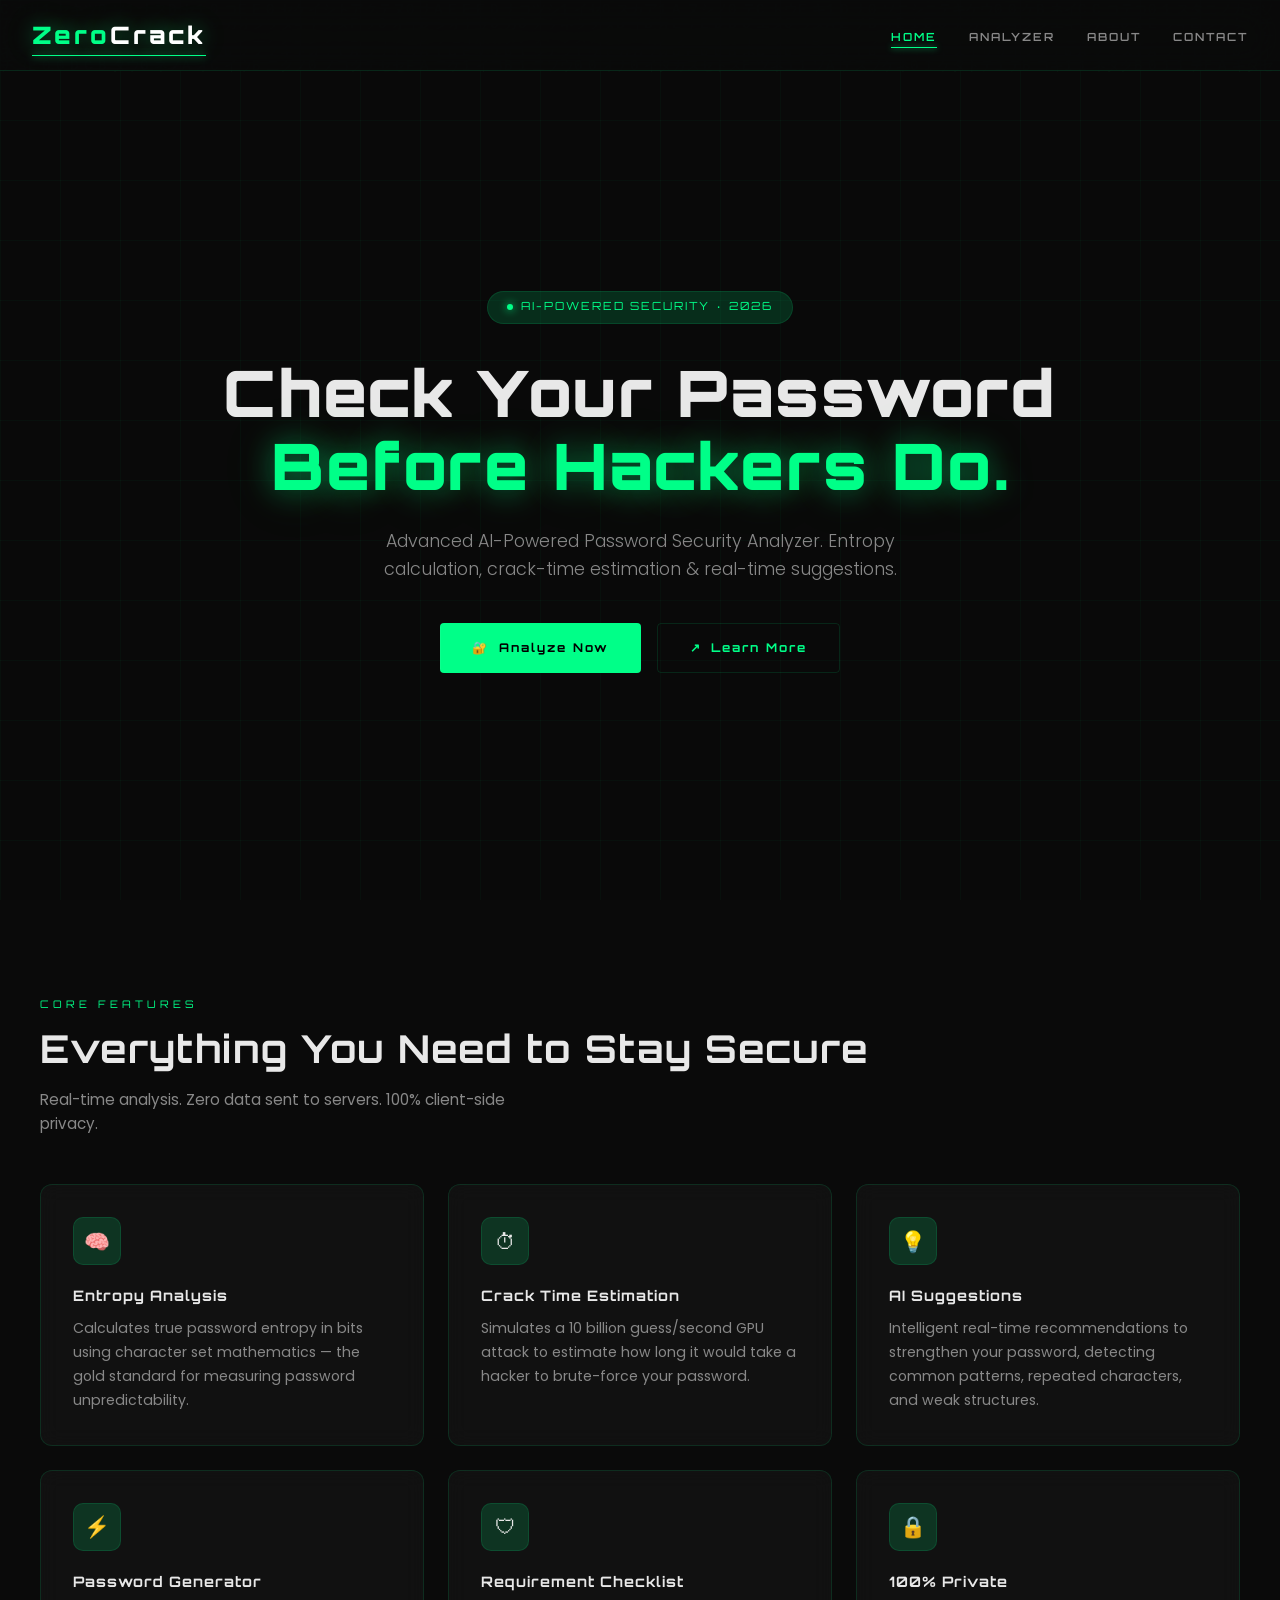
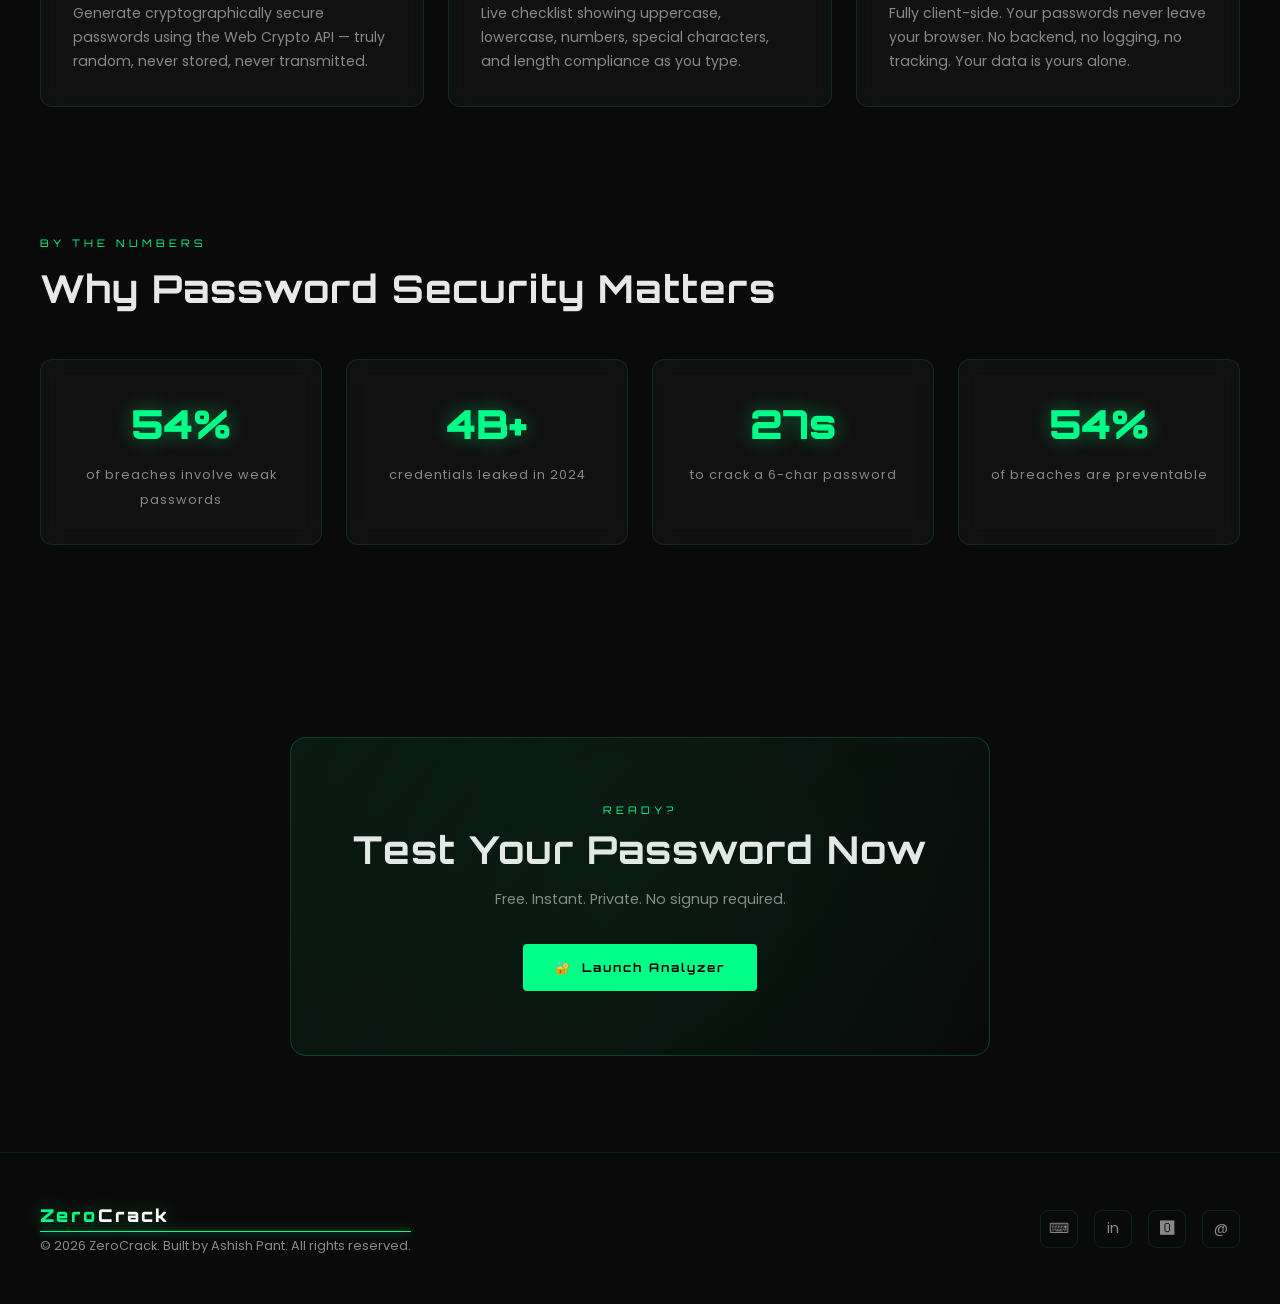
==== commit a953b4ba: "Update page title from CipherX to ZeroCrack" ====
--- a/index.html
+++ b/index.html
@@ -3,7 +3,7 @@
 <head>
   <meta charset="UTF-8" />
   <meta name="viewport" content="width=device-width, initial-scale=1.0"/>
-  <title>CipherX — Advanced Password Security Analyzer</title>
+  <title>ZeroCrack — Advanced Password Security Analyzer</title>
   <meta name="description" content="AI-powered password strength and security analyzer. Check your password before hackers do."/>
   <link rel="stylesheet" href="style.css"/>
   <!-- Fonts loaded via CSS @import -->
